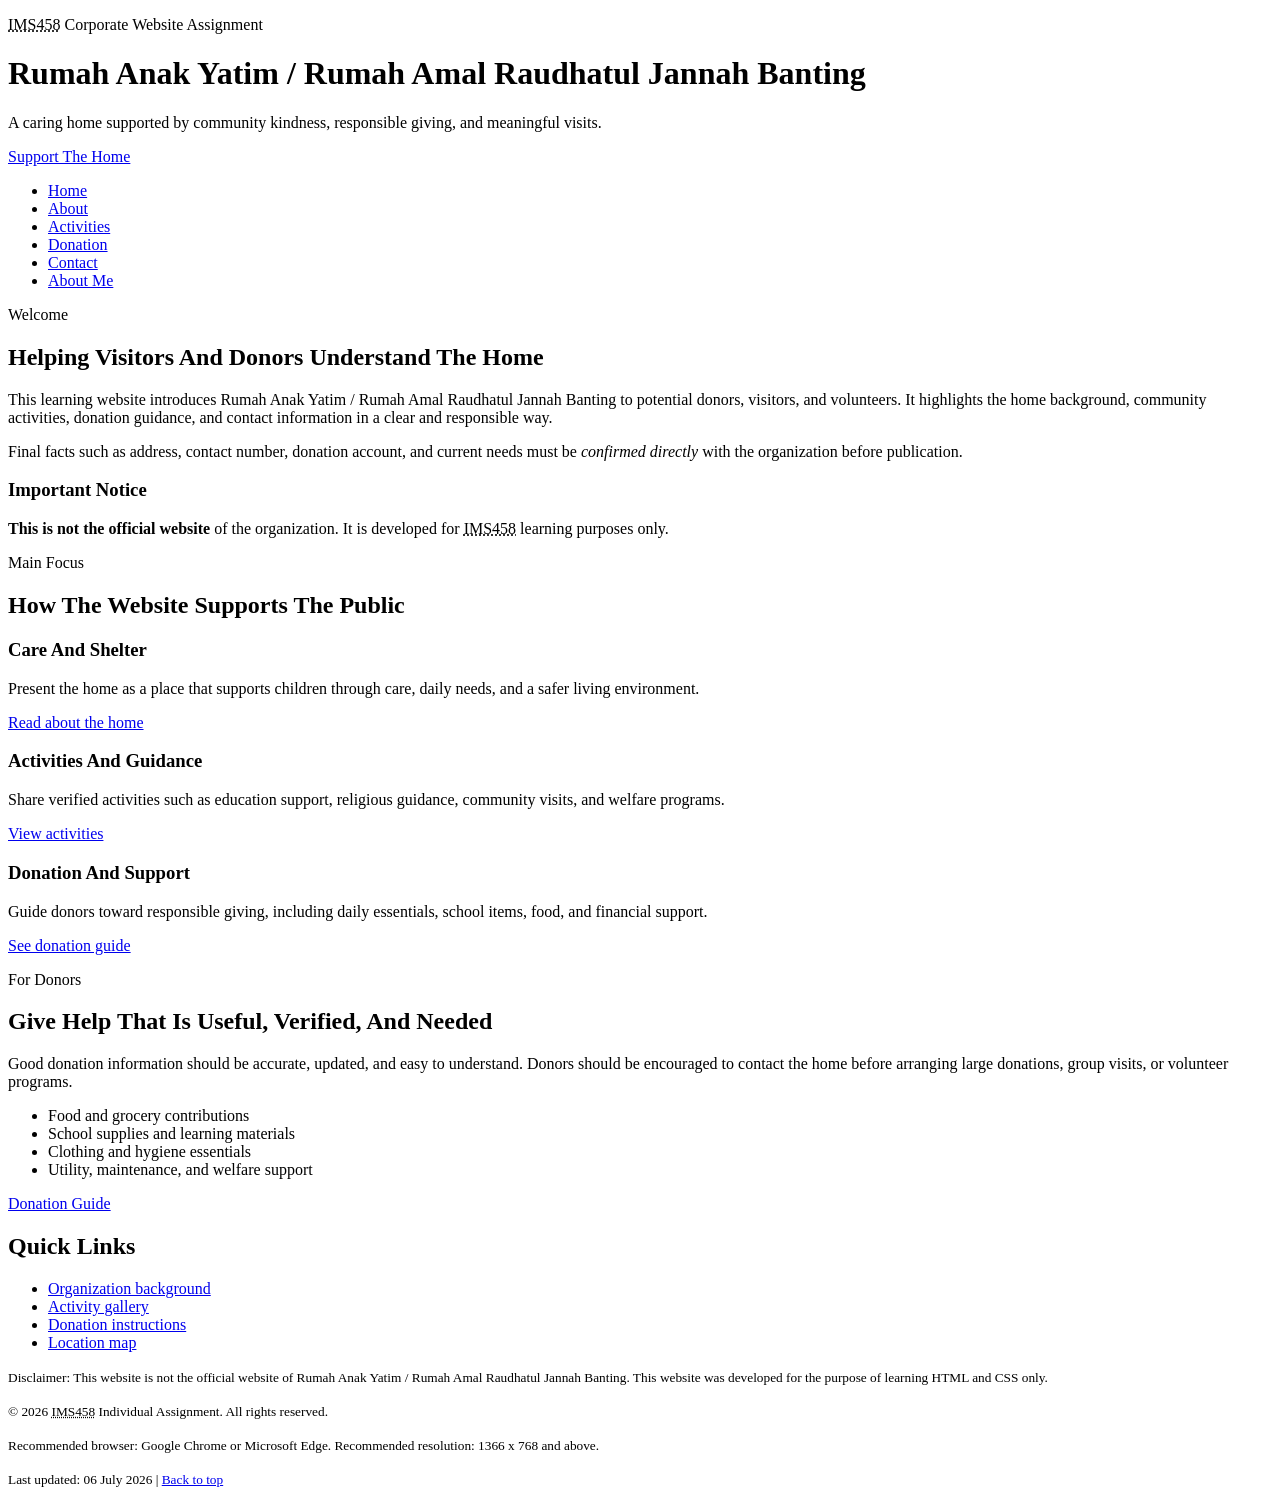
==== index.html @ 59f2e939 "Add files via upload" ====
<!DOCTYPE html>
<html lang="en">
<head>
  <meta charset="UTF-8">
  <meta name="viewport" content="width=device-width, initial-scale=1.0">
  <meta name="description" content="A learning website about Rumah Anak Yatim / Rumah Amal Raudhatul Jannah Banting for IMS458 Web Design and Development.">
  <meta name="keywords" content="Rumah Anak Yatim, Rumah Amal Raudhatul Jannah Banting, orphanage, donation, welfare, IMS458">
  <meta name="author" content="Your Name">
  <title>Rumah Amal Raudhatul Jannah Banting | Home</title>
  <link rel="stylesheet" href="css/style.css">
</head>
<body>
  <header class="site-header" id="top">
    <div class="header-overlay">
      <p class="assignment-label"><abbr title="Web Design And Development">IMS458</abbr> Corporate Website Assignment</p>
      <h1>Rumah Anak Yatim / Rumah Amal Raudhatul Jannah Banting</h1>
      <p class="header-text">A caring home supported by community kindness, responsible giving, and meaningful visits.</p>
      <a class="header-button" href="donation.html">Support The Home</a>
    </div>
  </header>

  <nav class="main-nav" aria-label="Main navigation">
    <ul>
      <li><a class="active" href="index.html">Home</a></li>
      <li><a href="about.html">About</a></li>
      <li><a href="activities.html">Activities</a></li>
      <li><a href="donation.html">Donation</a></li>
      <li><a href="contact.html">Contact</a></li>
      <li><a href="aboutme.html">About Me</a></li>
    </ul>
  </nav>

  <main>
    <section class="intro-section">
      <div class="intro-text">
        <p class="section-label">Welcome</p>
        <h2>Helping Visitors And Donors Understand The Home</h2>
        <p>
          This learning website introduces Rumah Anak Yatim / Rumah Amal Raudhatul Jannah Banting to potential donors,
          visitors, and volunteers. It highlights the home background, community activities, donation guidance, and
          contact information in a clear and responsible way.
        </p>
        <p>
          Final facts such as address, contact number, donation account, and current needs must be <em>confirmed directly</em>
          with the organization before publication.
        </p>
      </div>

      <aside class="notice-box">
        <h3>Important Notice</h3>
        <p>
          <strong>This is not the official website</strong> of the organization. It is developed for
          <abbr title="Web Design And Development">IMS458</abbr> learning purposes only.
        </p>
      </aside>
    </section>

    <section class="highlight-section" aria-labelledby="highlights-title">
      <p class="section-label">Main Focus</p>
      <h2 id="highlights-title">How The Website Supports The Public</h2>

      <div class="card-grid">
        <article class="info-card">
          <h3>Care And Shelter</h3>
          <p>
            Present the home as a place that supports children through care, daily needs, and a safer living environment.
          </p>
          <a href="about.html">Read about the home</a>
        </article>

        <article class="info-card">
          <h3>Activities And Guidance</h3>
          <p>
            Share verified activities such as education support, religious guidance, community visits, and welfare programs.
          </p>
          <a href="activities.html">View activities</a>
        </article>

        <article class="info-card">
          <h3>Donation And Support</h3>
          <p>
            Guide donors toward responsible giving, including daily essentials, school items, food, and financial support.
          </p>
          <a href="donation.html">See donation guide</a>
        </article>
      </div>
    </section>

    <section class="donor-section">
      <div>
        <p class="section-label">For Donors</p>
        <h2>Give Help That Is Useful, Verified, And Needed</h2>
        <p>
          Good donation information should be accurate, updated, and easy to understand. Donors should be encouraged to
          contact the home before arranging large donations, group visits, or volunteer programs.
        </p>
        <ul class="support-list">
          <li>Food and grocery contributions</li>
          <li>School supplies and learning materials</li>
          <li>Clothing and hygiene essentials</li>
          <li>Utility, maintenance, and welfare support</li>
        </ul>
      </div>

      <a class="image-link" href="donation.html" aria-label="Open donation page">
        <span>Donation Guide</span>
      </a>
    </section>

    <section class="quick-links" aria-labelledby="quick-links-title">
      <h2 id="quick-links-title">Quick Links</h2>
      <ul>
        <li><a href="about.html#organization">Organization background</a></li>
        <li><a href="activities.html#gallery">Activity gallery</a></li>
        <li><a href="donation.html#donation-instructions">Donation instructions</a></li>
        <li><a href="contact.html#map">Location map</a></li>
      </ul>
    </section>
  </main>

  <footer>
    <p>
      <small>Disclaimer: This website is not the official website of Rumah Anak Yatim / Rumah Amal Raudhatul Jannah Banting.
      This website was developed for the purpose of learning HTML and CSS only.</small>
    </p>
    <p><small>&copy; 2026 <abbr title="Web Design And Development">IMS458</abbr> Individual Assignment. All rights reserved.</small></p>
    <p><small>Recommended browser: Google Chrome or Microsoft Edge. Recommended resolution: 1366 x 768 and above.</small></p>
    <p><small>Last updated: <time datetime="2026-07-06">06 July 2026</time> | <a href="#top">Back to top</a></small></p>
  </footer>
</body>
</html>
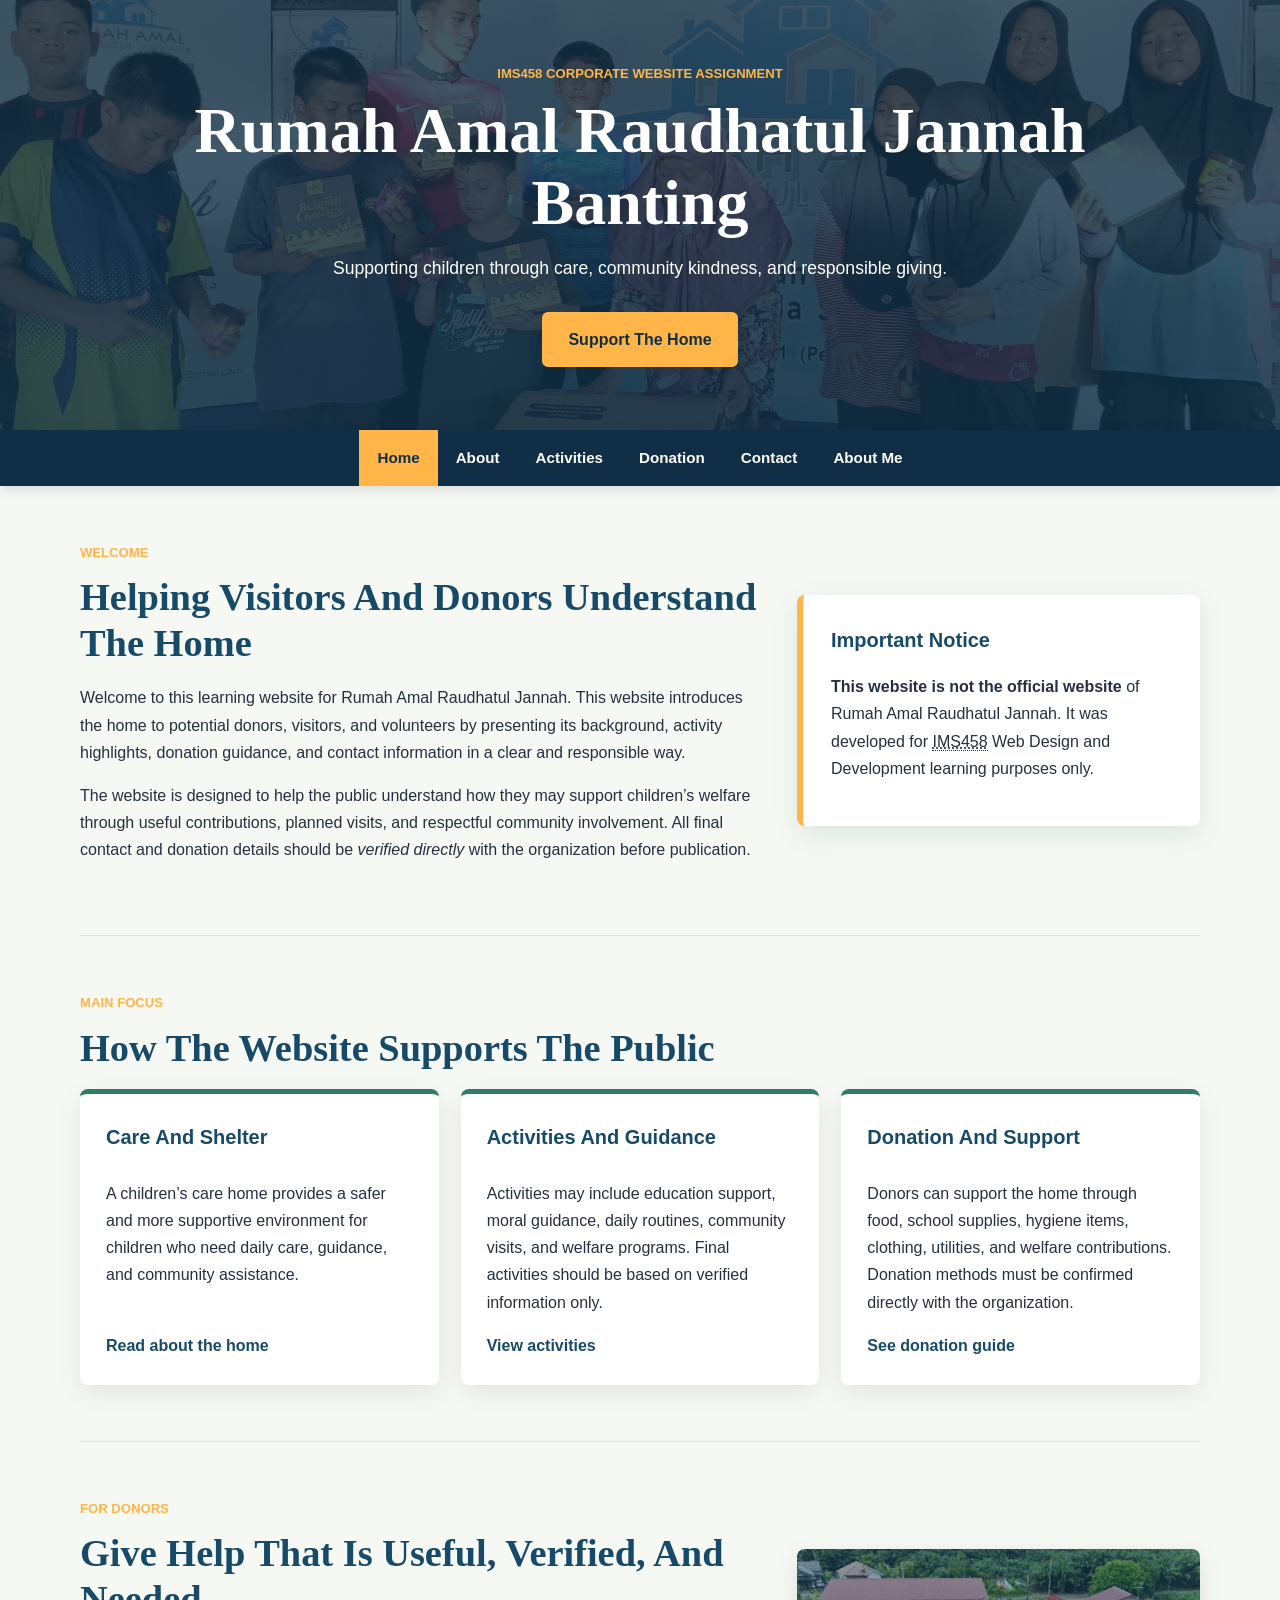
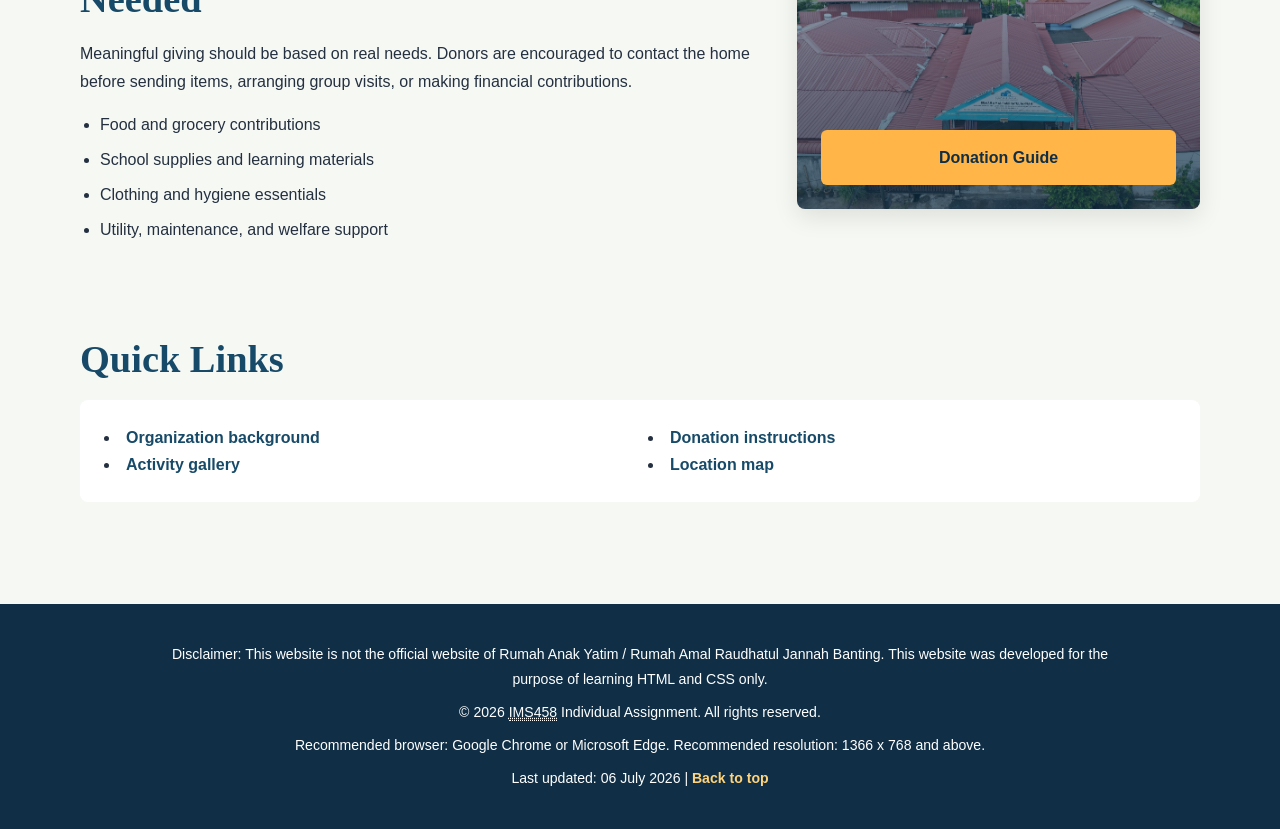
==== commit 6332bd02: "Add files via upload" ====
--- a/index.html
+++ b/index.html
@@ -3,18 +3,18 @@
 <head>
   <meta charset="UTF-8">
   <meta name="viewport" content="width=device-width, initial-scale=1.0">
-  <meta name="description" content="A learning website about Rumah Anak Yatim / Rumah Amal Raudhatul Jannah Banting for IMS458 Web Design and Development.">
-  <meta name="keywords" content="Rumah Anak Yatim, Rumah Amal Raudhatul Jannah Banting, orphanage, donation, welfare, IMS458">
-  <meta name="author" content="Your Name">
-  <title>Rumah Amal Raudhatul Jannah Banting | Home</title>
+  <meta name="description" content="A learning website about Rumah Anak Yatim / Rumah Amal Raudhatul Jannah for IMS458 Web Design and Development.">
+  <meta name="keywords" content="Rumah Anak Yatim, Rumah Amal Raudhatul Jannah, Banting, orphanage, donation, welfare, IMS458">
+  <meta name="author" content="Muhammad Amzar Mukmin">
+  <title>Rumah Amal Raudhatul Jannah | Home</title>
   <link rel="stylesheet" href="css/style.css">
 </head>
 <body>
   <header class="site-header" id="top">
     <div class="header-overlay">
-      <p class="assignment-label"><abbr title="Web Design And Development">IMS458</abbr> Corporate Website Assignment</p>
-      <h1>Rumah Anak Yatim / Rumah Amal Raudhatul Jannah Banting</h1>
-      <p class="header-text">A caring home supported by community kindness, responsible giving, and meaningful visits.</p>
+      <p class="assignment-label">IMS458 Corporate Website Assignment</p>
+      <h1>Rumah Amal Raudhatul Jannah Banting</h1>
+      <p class="header-text">Supporting children through care, community kindness, and responsible giving.</p>
       <a class="header-button" href="donation.html">Support The Home</a>
     </div>
   </header>
@@ -36,21 +36,22 @@
         <p class="section-label">Welcome</p>
         <h2>Helping Visitors And Donors Understand The Home</h2>
         <p>
-          This learning website introduces Rumah Anak Yatim / Rumah Amal Raudhatul Jannah Banting to potential donors,
-          visitors, and volunteers. It highlights the home background, community activities, donation guidance, and
-          contact information in a clear and responsible way.
+          Welcome to this learning website for Rumah Amal Raudhatul Jannah. This website
+          introduces the home to potential donors, visitors, and volunteers by presenting its background, activity highlights,
+          donation guidance, and contact information in a clear and responsible way.
         </p>
         <p>
-          Final facts such as address, contact number, donation account, and current needs must be <em>confirmed directly</em>
-          with the organization before publication.
+          The website is designed to help the public understand how they may support children’s welfare through useful
+          contributions, planned visits, and respectful community involvement. All final contact and donation details should
+          be <em>verified directly</em> with the organization before publication.
         </p>
       </div>
 
       <aside class="notice-box">
         <h3>Important Notice</h3>
         <p>
-          <strong>This is not the official website</strong> of the organization. It is developed for
-          <abbr title="Web Design And Development">IMS458</abbr> learning purposes only.
+          <strong>This website is not the official website</strong> of Rumah Amal Raudhatul Jannah. It was
+          developed for <abbr title="Web Design And Development">IMS458</abbr> Web Design and Development learning purposes only.
         </p>
       </aside>
     </section>
@@ -63,7 +64,8 @@
         <article class="info-card">
           <h3>Care And Shelter</h3>
           <p>
-            Present the home as a place that supports children through care, daily needs, and a safer living environment.
+            A children’s care home provides a safer and more supportive environment for children who need daily care,
+            guidance, and community assistance.
           </p>
           <a href="about.html">Read about the home</a>
         </article>
@@ -71,7 +73,8 @@
         <article class="info-card">
           <h3>Activities And Guidance</h3>
           <p>
-            Share verified activities such as education support, religious guidance, community visits, and welfare programs.
+            Activities may include education support, moral guidance, daily routines, community visits, and welfare programs.
+            Final activities should be based on verified information only.
           </p>
           <a href="activities.html">View activities</a>
         </article>
@@ -79,7 +82,8 @@
         <article class="info-card">
           <h3>Donation And Support</h3>
           <p>
-            Guide donors toward responsible giving, including daily essentials, school items, food, and financial support.
+            Donors can support the home through food, school supplies, hygiene items, clothing, utilities, and welfare
+            contributions. Donation methods must be confirmed directly with the organization.
           </p>
           <a href="donation.html">See donation guide</a>
         </article>
@@ -91,8 +95,8 @@
         <p class="section-label">For Donors</p>
         <h2>Give Help That Is Useful, Verified, And Needed</h2>
         <p>
-          Good donation information should be accurate, updated, and easy to understand. Donors should be encouraged to
-          contact the home before arranging large donations, group visits, or volunteer programs.
+          Meaningful giving should be based on real needs. Donors are encouraged to contact the home before sending
+          items, arranging group visits, or making financial contributions.
         </p>
         <ul class="support-list">
           <li>Food and grocery contributions</li>
--- a/css/style.css
+++ b/css/style.css
@@ -0,0 +1,878 @@
+* {
+  box-sizing: border-box;
+}
+
+:root {
+  --dominant-bg: #f6f8f4;
+  --surface: #ffffff;
+  --text-main: #243040;
+  --text-muted: #5d6975;
+  --secondary-blue: #174a68;
+  --secondary-blue-dark: #102f46;
+  --support-green: #2f7d62;
+  --line-soft: #d9e3e5;
+  --accent-orange: #ffb547;
+  --accent-coral: #d9792b;
+  --warning-red: #8a1f1f;
+  --input-border: #c9d5d8;
+  --footer-link: #ffd37a;
+}
+
+html {
+  scroll-behavior: smooth;
+}
+
+/* Chapter 10: base text formatting with font family, size, line height, color, and background. */
+body {
+  margin: 0;
+  color: var(--text-main);
+  background: var(--dominant-bg);
+  font-family: Arial, Verdana, sans-serif;
+  font-size: 16px;
+  line-height: 1.7;
+}
+
+a {
+  color: var(--secondary-blue);
+  font-weight: 700;
+  text-decoration: none;
+  transition: color 0.25s ease, background-color 0.25s ease, opacity 0.25s ease;
+}
+
+a:hover,
+a:focus {
+  color: var(--accent-coral);
+  text-decoration: underline;
+}
+
+abbr[title],
+dfn {
+  border-bottom: 1px dotted currentColor;
+  cursor: help;
+}
+
+strong {
+  font-weight: 700;
+}
+
+em,
+cite,
+dfn {
+  font-style: italic;
+}
+
+small {
+  font-size: 0.88rem;
+}
+
+mark {
+  padding: 2px 5px;
+  color: var(--secondary-blue-dark);
+  background: rgba(255, 181, 71, 0.38);
+  border-radius: 4px;
+}
+
+figure {
+  margin: 0;
+}
+
+figcaption {
+  padding: 10px 12px;
+  color: var(--text-muted);
+  background: var(--dominant-bg);
+  font-size: 0.9rem;
+  text-align: center;
+}
+
+address {
+  font-style: normal;
+}
+
+.site-header {
+  min-height: 430px;
+  color: var(--surface);
+  background:
+    linear-gradient(rgba(16, 47, 70, 0.78), rgba(16, 47, 70, 0.86)),
+    url("../images/header1.jpg") center/cover no-repeat;
+  display: flex;
+  align-items: center;
+  justify-content: center;
+  padding: 48px 20px;
+  text-align: center;
+}
+
+.sub-header {
+  min-height: 340px;
+}
+
+.header-overlay {
+  width: min(960px, 100%);
+}
+
+.assignment-label,
+.section-label {
+  margin: 0 0 10px;
+  color: var(--accent-orange);
+  font-size: 0.82rem;
+  font-weight: 700;
+  letter-spacing: 0;
+  text-transform: uppercase;
+}
+
+.site-header h1 {
+  margin: 0 auto 16px;
+  max-width: 900px;
+  font-family: Georgia, Cambria, serif;
+  font-size: clamp(2rem, 5vw, 4rem);
+  line-height: 1.12;
+}
+
+.header-text {
+  max-width: 680px;
+  margin: 0 auto 28px;
+  font-size: 1.1rem;
+}
+
+.header-button {
+  display: inline-block;
+  padding: 12px 24px;
+  color: var(--secondary-blue-dark);
+  background: var(--accent-orange);
+  border: 2px solid var(--accent-orange);
+  border-radius: 6px;
+}
+
+.header-button:hover,
+.header-button:focus {
+  color: var(--surface);
+  background: var(--accent-coral);
+  border-color: var(--accent-coral);
+  text-decoration: none;
+}
+
+.main-nav {
+  position: sticky;
+  top: 0;
+  z-index: 10;
+  background: var(--secondary-blue-dark);
+  box-shadow: 0 3px 12px rgba(0, 0, 0, 0.12);
+}
+
+.main-nav ul {
+  max-width: 1120px;
+  margin: 0 auto;
+  padding: 0;
+  display: flex;
+  justify-content: center;
+  flex-wrap: wrap;
+  list-style: none;
+}
+
+.main-nav a {
+  display: block;
+  padding: 15px 18px;
+  color: var(--surface);
+  font-size: 0.95rem;
+}
+
+.main-nav a:hover,
+.main-nav a:focus,
+.main-nav .active {
+  color: var(--secondary-blue-dark);
+  background: var(--accent-orange);
+  text-decoration: none;
+}
+
+main {
+  width: min(1120px, calc(100% - 32px));
+  margin: 0 auto;
+}
+
+section {
+  padding: 56px 0;
+}
+
+h2,
+h3 {
+  margin-top: 0;
+  color: var(--secondary-blue);
+}
+
+h2 {
+  margin-bottom: 18px;
+  font-family: Georgia, Cambria, serif;
+  font-size: clamp(1.7rem, 3vw, 2.5rem);
+  line-height: 1.2;
+}
+
+h3 {
+  margin-bottom: 10px;
+  font-size: 1.25rem;
+}
+
+.intro-section,
+.donor-section {
+  display: grid;
+  grid-template-columns: 1.7fr 1fr;
+  gap: 32px;
+  align-items: center;
+}
+
+.notice-box {
+  padding: 28px;
+  background: var(--surface);
+  border-left: 6px solid var(--accent-orange);
+  border-radius: 8px;
+  box-shadow: 0 8px 26px rgba(31, 95, 74, 0.12);
+}
+
+.highlight-section {
+  border-top: 1px solid var(--line-soft);
+  border-bottom: 1px solid var(--line-soft);
+}
+
+.card-grid {
+  display: grid;
+  grid-template-columns: repeat(3, 1fr);
+  gap: 22px;
+}
+
+.info-card {
+  min-height: 260px;
+  padding: 26px;
+  background: var(--surface);
+  border-radius: 8px;
+  border-top: 5px solid var(--support-green);
+  box-shadow: 0 8px 24px rgba(0, 0, 0, 0.08);
+  display: flex;
+  flex-direction: column;
+}
+
+.info-card p {
+  flex: 1;
+}
+
+.support-list {
+  padding-left: 20px;
+}
+
+.support-list li {
+  margin-bottom: 8px;
+}
+
+.image-link {
+  min-height: 260px;
+  color: var(--surface);
+  background:
+    linear-gradient(rgba(23, 74, 104, 0.46), rgba(16, 47, 70, 0.72)),
+    url("../images/header2.jpg") center/cover no-repeat;
+  border-radius: 8px;
+  display: flex;
+  align-items: end;
+  justify-content: center;
+  padding: 24px;
+  box-shadow: 0 8px 24px rgba(0, 0, 0, 0.1);
+}
+
+.image-link span {
+  width: 100%;
+  padding: 14px 18px;
+  color: var(--secondary-blue-dark);
+  background: var(--accent-orange);
+  border-radius: 6px;
+  text-align: center;
+}
+
+.image-link:hover,
+.image-link:focus {
+  opacity: 0.86;
+  text-decoration: none;
+}
+
+.quick-links {
+  padding-top: 20px;
+}
+
+.page-intro {
+  max-width: 880px;
+}
+
+.two-column-section {
+  display: grid;
+  grid-template-columns: 1.6fr 0.9fr;
+  gap: 28px;
+  align-items: start;
+  border-top: 1px solid var(--line-soft);
+}
+
+.content-panel,
+.fact-box,
+.mission-card,
+.objective-list {
+  padding: 28px;
+  background: var(--surface);
+  border-radius: 8px;
+  box-shadow: 0 8px 24px rgba(0, 0, 0, 0.07);
+}
+
+.fact-box {
+  border-left: 6px solid var(--accent-orange);
+}
+
+.fact-box ul,
+.objective-list ol {
+  margin-bottom: 0;
+  padding-left: 22px;
+}
+
+.fact-box li,
+.objective-list li {
+  margin-bottom: 8px;
+}
+
+.mission-section {
+  border-top: 1px solid var(--line-soft);
+  border-bottom: 1px solid var(--line-soft);
+}
+
+.mission-grid {
+  display: grid;
+  grid-template-columns: repeat(3, 1fr);
+  gap: 22px;
+  margin-bottom: 22px;
+}
+
+.mission-card {
+  border-top: 5px solid var(--support-green);
+}
+
+.organization-chart {
+  text-align: center;
+}
+
+.organization-chart > p {
+  max-width: 760px;
+  margin-left: auto;
+  margin-right: auto;
+}
+
+.chart-wrapper {
+  margin-top: 28px;
+  padding: 30px;
+  background: var(--surface);
+  border-radius: 8px;
+  box-shadow: 0 8px 24px rgba(0, 0, 0, 0.07);
+}
+
+.chart-branch {
+  display: grid;
+  grid-template-columns: repeat(3, 1fr);
+  gap: 18px;
+  margin-top: 18px;
+}
+
+.chart-node {
+  min-height: 78px;
+  padding: 16px;
+  color: var(--surface);
+  background: var(--secondary-blue);
+  border-radius: 8px;
+  display: flex;
+  align-items: center;
+  justify-content: center;
+  font-weight: 700;
+  text-align: center;
+}
+
+.top-node {
+  width: min(360px, 100%);
+  margin: 0 auto;
+  background: var(--accent-coral);
+}
+
+.program-section {
+  border-top: 1px solid var(--line-soft);
+}
+
+.program-grid {
+  display: grid;
+  grid-template-columns: repeat(3, 1fr);
+  gap: 22px;
+}
+
+.program-card {
+  overflow: hidden;
+  background: var(--surface);
+  border-radius: 8px;
+  box-shadow: 0 8px 24px rgba(0, 0, 0, 0.08);
+}
+
+.program-card img {
+  width: 100%;
+  height: 190px;
+  display: block;
+  object-fit: cover;
+}
+
+.program-card div {
+  padding: 24px;
+}
+
+.timeline-section {
+  border-top: 1px solid var(--line-soft);
+  border-bottom: 1px solid var(--line-soft);
+}
+
+.timeline {
+  display: grid;
+  grid-template-columns: repeat(4, 1fr);
+  gap: 18px;
+}
+
+.timeline article {
+  padding: 24px;
+  background: var(--surface);
+  border-radius: 8px;
+  border-bottom: 5px solid var(--accent-orange);
+  box-shadow: 0 8px 24px rgba(0, 0, 0, 0.07);
+}
+
+.timeline span {
+  display: inline-block;
+  margin-bottom: 10px;
+  padding: 4px 10px;
+  color: var(--surface);
+  background: var(--secondary-blue);
+  border-radius: 4px;
+  font-size: 0.82rem;
+  font-weight: 700;
+}
+
+.gallery-section p {
+  max-width: 820px;
+}
+
+.gallery-grid {
+  display: grid;
+  grid-template-columns: repeat(4, 1fr);
+  gap: 18px;
+  margin-top: 24px;
+}
+
+.gallery-item {
+  overflow: hidden;
+  min-height: 230px;
+  color: var(--surface);
+  background: var(--secondary-blue);
+  border-radius: 8px;
+  display: flex;
+  flex-direction: column;
+  box-shadow: 0 8px 24px rgba(0, 0, 0, 0.08);
+}
+
+.gallery-item img {
+  width: 100%;
+  height: 170px;
+  display: block;
+  object-fit: cover;
+  transition: transform 0.3s ease, opacity 0.3s ease;
+}
+
+.gallery-item span {
+  padding: 14px;
+  color: var(--surface);
+  text-align: center;
+}
+
+.gallery-item:hover,
+.gallery-item:focus {
+  color: var(--surface);
+  text-decoration: none;
+}
+
+.gallery-item:hover img,
+.gallery-item:focus img {
+  opacity: 0.82;
+  transform: scale(1.04);
+}
+
+.donation-categories {
+  border-top: 1px solid var(--line-soft);
+}
+
+.support-grid {
+  display: grid;
+  grid-template-columns: repeat(4, 1fr);
+  gap: 18px;
+}
+
+.support-card {
+  min-height: 230px;
+  padding: 24px;
+  background: var(--surface);
+  border-radius: 8px;
+  border-top: 5px solid var(--support-green);
+  box-shadow: 0 8px 24px rgba(0, 0, 0, 0.07);
+}
+
+.instruction-section {
+  display: grid;
+  grid-template-columns: 1.4fr 0.9fr;
+  gap: 28px;
+  align-items: start;
+  border-top: 1px solid var(--line-soft);
+  border-bottom: 1px solid var(--line-soft);
+}
+
+.instruction-content,
+.bank-box,
+.donor-checklist {
+  padding: 28px;
+  background: var(--surface);
+  border-radius: 8px;
+  box-shadow: 0 8px 24px rgba(0, 0, 0, 0.07);
+}
+
+.instruction-list {
+  margin-bottom: 0;
+  padding-left: 22px;
+}
+
+.instruction-list li {
+  margin-bottom: 10px;
+}
+
+.bank-box {
+  border-left: 6px solid var(--accent-orange);
+}
+
+.bank-box p {
+  padding-bottom: 10px;
+  border-bottom: 1px solid var(--line-soft);
+}
+
+.warning-text {
+  color: var(--warning-red);
+  font-weight: 700;
+  border-bottom: 0;
+}
+
+.volunteer-section {
+  border-bottom: 1px solid var(--line-soft);
+}
+
+.volunteer-layout {
+  display: grid;
+  grid-template-columns: 0.9fr 1.1fr;
+  gap: 28px;
+  align-items: center;
+}
+
+.volunteer-layout img {
+  width: 100%;
+  border-radius: 8px;
+  box-shadow: 0 8px 24px rgba(0, 0, 0, 0.08);
+}
+
+.text-button {
+  display: inline-block;
+  margin-top: 10px;
+  padding: 11px 20px;
+  color: var(--surface);
+  background: var(--secondary-blue);
+  border-radius: 6px;
+}
+
+.text-button:hover,
+.text-button:focus {
+  color: var(--secondary-blue);
+  background: var(--accent-orange);
+  text-decoration: none;
+}
+
+.donor-checklist ul {
+  margin-bottom: 0;
+  padding-left: 22px;
+}
+
+.donor-checklist li {
+  margin-bottom: 8px;
+}
+
+.contact-section {
+  display: grid;
+  grid-template-columns: 1.5fr 0.8fr;
+  gap: 28px;
+  align-items: start;
+  border-top: 1px solid var(--line-soft);
+}
+
+.contact-details,
+.visit-card,
+.direction-box,
+.contact-form-section {
+  padding: 28px;
+  background: var(--surface);
+  border-radius: 8px;
+  box-shadow: 0 8px 24px rgba(0, 0, 0, 0.07);
+}
+
+.detail-list {
+  display: grid;
+  grid-template-columns: repeat(2, 1fr);
+  gap: 18px;
+}
+
+.detail-list article {
+  padding: 20px;
+  background: var(--dominant-bg);
+  border-radius: 8px;
+  border-left: 5px solid var(--support-green);
+}
+
+.detail-list p {
+  margin-bottom: 0;
+}
+
+.visit-card {
+  border-left: 6px solid var(--accent-orange);
+}
+
+.map-section {
+  border-top: 1px solid var(--line-soft);
+  border-bottom: 1px solid var(--line-soft);
+}
+
+.map-layout {
+  display: grid;
+  grid-template-columns: 1.2fr 0.8fr;
+  gap: 28px;
+  align-items: stretch;
+  margin-top: 24px;
+}
+
+.map-placeholder {
+  min-height: 330px;
+  color: var(--surface);
+  background:
+    linear-gradient(rgba(23, 74, 104, 0.74), rgba(16, 47, 70, 0.88)),
+    url("../images/map.jpg") center/cover no-repeat;
+  border-radius: 8px;
+  display: flex;
+  align-items: center;
+  justify-content: center;
+  padding: 24px;
+  text-align: center;
+  box-shadow: 0 8px 24px rgba(0, 0, 0, 0.08);
+}
+
+.map-placeholder span {
+  padding: 14px 20px;
+  color: var(--secondary-blue);
+  background: var(--surface);
+  border-radius: 6px;
+}
+
+.map-placeholder:hover,
+.map-placeholder:focus {
+  color: var(--surface);
+  opacity: 0.88;
+  text-decoration: none;
+}
+
+.direction-box ul {
+  margin-bottom: 0;
+  padding-left: 22px;
+}
+
+.direction-box li {
+  margin-bottom: 8px;
+}
+
+.contact-form-section {
+  margin-top: 56px;
+}
+
+.contact-form {
+  display: grid;
+  gap: 12px;
+  max-width: 760px;
+}
+
+.contact-form label {
+  color: var(--secondary-blue);
+  font-weight: 700;
+}
+
+.contact-form input,
+.contact-form select,
+.contact-form textarea {
+  width: 100%;
+  padding: 12px 14px;
+  border: 1px solid var(--input-border);
+  border-radius: 6px;
+  font: inherit;
+}
+
+.contact-form input:focus,
+.contact-form select:focus,
+.contact-form textarea:focus {
+  outline: 3px solid rgba(214, 168, 79, 0.35);
+  border-color: var(--secondary-blue);
+}
+
+.contact-form button {
+  width: fit-content;
+  padding: 12px 22px;
+  color: var(--surface);
+  background: var(--secondary-blue);
+  border: 0;
+  border-radius: 6px;
+  font: inherit;
+  font-weight: 700;
+  cursor: pointer;
+}
+
+.contact-form button:hover,
+.contact-form button:focus {
+  color: var(--secondary-blue);
+  background: var(--accent-orange);
+}
+
+.aboutme-section {
+  display: grid;
+  grid-template-columns: 0.8fr 1.4fr;
+  gap: 28px;
+  align-items: start;
+}
+
+.student-photo-card,
+.student-details-card {
+  padding: 28px;
+  background: var(--surface);
+  border-radius: 8px;
+  box-shadow: 0 8px 24px rgba(0, 0, 0, 0.07);
+}
+
+.student-photo-card {
+  text-align: center;
+}
+
+.student-photo-card img {
+  width: min(260px, 100%);
+  aspect-ratio: 1;
+  object-fit: cover;
+  border-radius: 8px;
+  border: 6px solid var(--dominant-bg);
+}
+
+.student-photo-card p {
+  margin-bottom: 0;
+  color: var(--text-muted);
+  font-size: 0.95rem;
+}
+
+.student-table {
+  width: 100%;
+  border-collapse: collapse;
+  overflow: hidden;
+  border-radius: 8px;
+}
+
+.student-table th,
+.student-table td {
+  padding: 14px 16px;
+  border: 1px solid var(--line-soft);
+  text-align: left;
+  vertical-align: top;
+}
+
+.student-table th {
+  width: 32%;
+  color: var(--surface);
+  background: var(--secondary-blue);
+}
+
+.student-table td {
+  background: var(--dominant-bg);
+}
+
+.quick-links ul {
+  padding: 24px;
+  background: var(--surface);
+  border-radius: 8px;
+  columns: 2;
+  list-style-position: inside;
+}
+
+footer {
+  margin-top: 30px;
+  padding: 30px 20px;
+  color: var(--surface);
+  background: var(--secondary-blue-dark);
+  text-align: center;
+  font-size: 0.92rem;
+}
+
+footer p {
+  max-width: 980px;
+  margin: 8px auto;
+}
+
+footer a {
+  color: var(--footer-link);
+}
+
+@media (max-width: 820px) {
+  .intro-section,
+  .donor-section,
+  .card-grid,
+  .two-column-section,
+  .mission-grid,
+  .chart-branch,
+  .program-grid,
+  .timeline,
+  .gallery-grid,
+  .support-grid,
+  .instruction-section,
+  .volunteer-layout,
+  .contact-section,
+  .detail-list,
+  .map-layout,
+  .aboutme-section {
+    grid-template-columns: 1fr;
+  }
+
+  .main-nav a {
+    padding: 12px 13px;
+  }
+
+  .quick-links ul {
+    columns: 1;
+  }
+}
+
+@media (max-width: 520px) {
+  body {
+    font-size: 15px;
+  }
+
+  .site-header {
+    min-height: 380px;
+    padding: 36px 16px;
+  }
+
+  .main-nav ul {
+    display: block;
+  }
+
+  .main-nav a {
+    border-bottom: 1px solid rgba(255, 255, 255, 0.18);
+    text-align: center;
+  }
+
+  section {
+    padding: 40px 0;
+  }
+}
+
